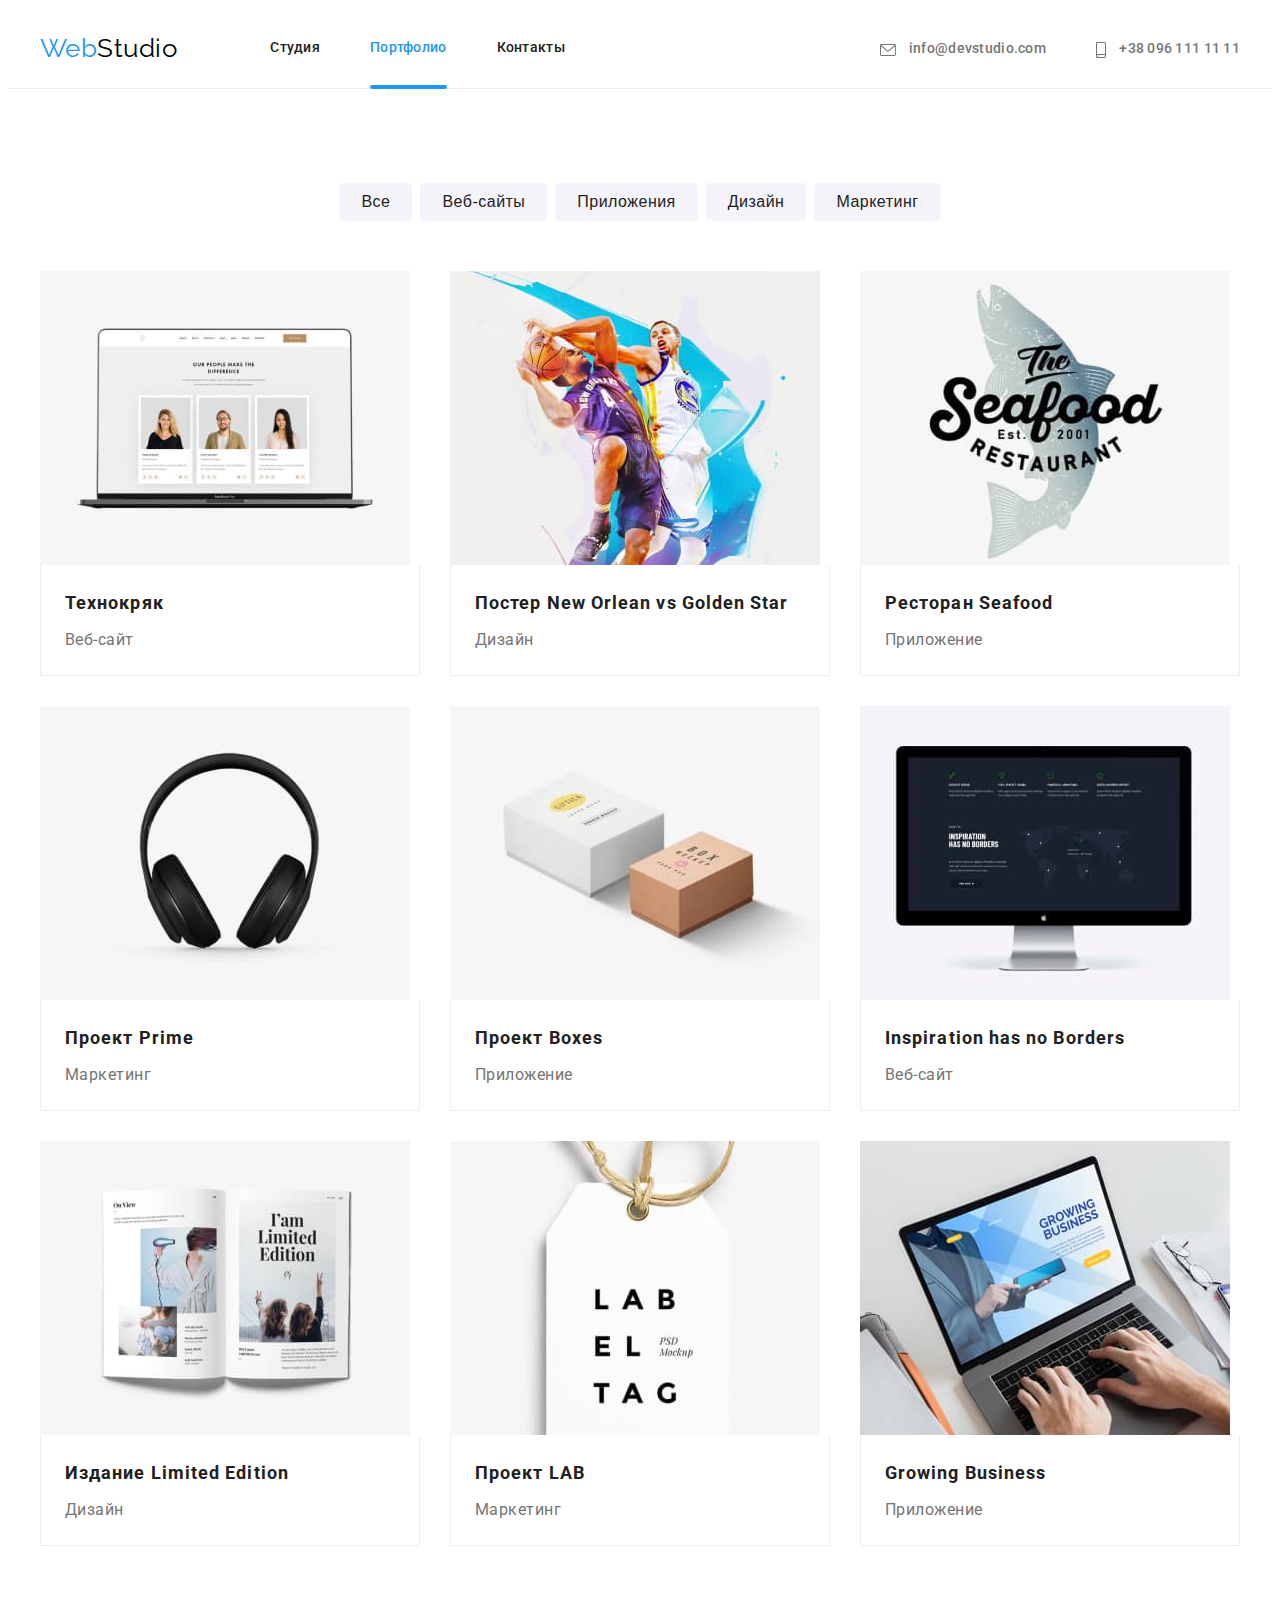
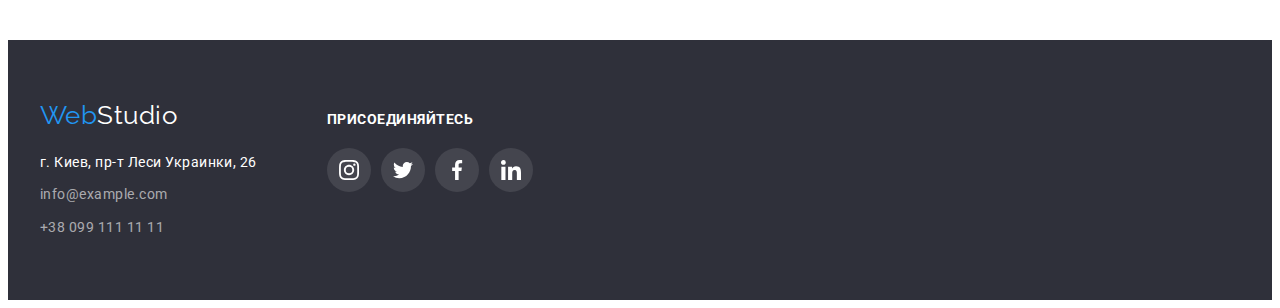
==== portfolio.html @ dc30dead "Переносит 5 работу" ====
<!DOCTYPE html>
<html lang="ru">
<head>
    <meta charset="UTF-8">
    <meta http-equiv="X-UA-Compatible" content="IE=edge">
    <meta name="viewport" content="width=device-width, initial-scale=1.0">
    <title>Portfolio</title>
    <link href="https://fonts.googleapis.com/css2?family=Raleway:wght@700&family=Roboto:wght@400;500;700;900&display=swap" rel="stylesheet">
    <link rel="stylesheet" href="https://cdnjs.cloudflare.com/ajax/libs/modern-normalize/1.1.0/modern-normalize.min.css"
        integrity="sha512-wpPYUAdjBVSE4KJnH1VR1HeZfpl1ub8YT/NKx4PuQ5NmX2tKuGu6U/JRp5y+Y8XG2tV+wKQpNHVUX03MfMFn9Q=="
        crossorigin="anonymous" referrerpolicy="no-referrer" />
    <link rel="stylesheet" href="./css/styles.css">
</head>
<body>
    <!-- ===========HEADER===========-->
    <header class="header-flex">
        <div class="container">
            <a href="./" class="header-logo link" lang="en">Web<span class="logo-firstly">Studio</span></a>
            <nav>
                <ul class="header-list list">
                    <li class="header-item"><a href="./" class="link ">Студия</a></li>
                    <li class="header-item"><a href="./portfolio.html" class="link active">Портфолио</a></li>
                    <li class="header-item"><a href="./" class="link">Контакты</a></li>
                </ul>
            </nav>
            <ul class="contacts list">
                <li class="contacts-item">
                    <a href="mailto:info@devstudio.com" class="link" lang="en">
                        <svg class="contacts-icon" width="16" height="12">
                            <use href="./images/icons.svg#icon-posht">
                            </use>
                        </svg> info@devstudio.com</a>
                </li>
                <li class="contacts-item">
                    <a href="tel:+380961111111" class="link">
                        <svg class="contacts-icon" width="10" height="16">
                            <use href="./images/icons.svg#icon-smartphone">
                            </use>
                        </svg>
                        +38 096 111 11 11
                    </a>
                </li>
            </ul>
        </div>
    </header>
    <!-- Main unique content -->
    <main>
        <!-- Section 1 Our Works -->
        <section class="our-works">
            <div class="container">
                <h1 class="visually-hidden">Наши работы</h1>
                <ul class="works-list list">
                    <li class="works-item"><button type="button" class="item-btn">Все</button></li>
                    <li class="works-item"><button type="button" class="item-btn">Веб-сайты</button></li>
                    <li class="works-item"><button type="button" class="item-btn">Приложения</button></li>
                    <li class="works-item"><button type="button" class="item-btn">Дизайн</button></li>
                    <li class="works-item"><button type="button" class="item-btn">Маркетинг</button></li>
                </ul>
                <ul class="gallery list">
                    <li class="gallery-item">
                        <a href="./portfolio.html" class="gallery-link link">
                            <div class="gallery-wrap">
                                <img src="./images/partfolio/img1.jpg" alt="Веб-сайт на ноутбуке" width="370" class="img">
                                <p class="gallery-cover-text">Ресурс предлагает комплексные предложения с разным уровнем функционала и сервисов. Все это позволит посетителю получить
                                исчерпывающие сведения о компании или частном лице.</p>
                            </div>
                            <div class="gallery-ptext">
                                <h2 class="gallery-capt">Технокряк</h2>
                                <p  class="gallery-text">Веб-сайт</p>
                            </div>
                        </a>
                    </li>
                    <li class="gallery-item">
                        <a href="./portfolio.html" class="gallery-link link"> 
                            <div class="gallery-wrap">
                                <img src="./images/partfolio/img2.jpg" alt="Блок в баскетболе" width="370" class="img">
                                <p class="gallery-cover-text">Ресурс предлагает комплексные предложения с разным уровнем функционала и сервисов. Все это позволит посетителю получить исчерпывающие сведения о компании или частном лице.</p>
                            </div>
                            <div class="gallery-ptext">
                                <h2 class="gallery-capt">Постер New Orlean vs Golden Star</h2>
                                <p  class="gallery-text">Дизайн</p>
                            </div>
                        </a>
                    </li>
                    <li class="gallery-item">
                        <a href="./portfolio.html" class="gallery-link link">
                            <div class="gallery-wrap">
                                <img src="./images/partfolio/img3.jpg" alt="Рыба и надпись" width="370" class="img">
                                <p class="gallery-cover-text">Ресурс предлагает комплексные предложения с разным уровнем функционала и сервисов. Все это позволит посетителю получить исчерпывающие сведения о компании или частном лице.</p>
                            </div>
                            <div class="gallery-ptext">
                                <h2 class="gallery-capt">Ресторан Seafood</h2>
                                <p  class="gallery-text">Приложение</p>
                            </div>
                        </a>
                    </li>
                    <li class="gallery-item">
                        <a href="./portfolio.html" class="gallery-link link">
                            <div class="gallery-wrap">
                                <img src="./images/partfolio/img4.jpg" alt="Наушники" width="370" class="img">
                                <p class="gallery-cover-text">Ресурс предлагает комплексные предложения с разным уровнем функционала и сервисов. Все это позволит посетителю получить исчерпывающие сведения о компании или частном лице.</p>
                            </div>
                            <div class="gallery-ptext">
                                <h2 class="gallery-capt">Проект Prime</h2>
                                <p  class="gallery-text">Маркетинг</p>
                            </div>
                        </a>
                    </li>
                    <li class="gallery-item">
                        <a href="./portfolio.html" class="gallery-link link">
                            <div class="gallery-wrap">
                                <img src="./images/partfolio/img5.jpg" alt="Белая и коричневая коробка" width="370" class="img">
                                <p class="gallery-cover-text">Ресурс предлагает комплексные предложения с разным уровнем функционала и сервисов. Все это позволит посетителю получить исчерпывающие сведения о компании или частном лице.</p>
                            </div>
                            <div class="gallery-ptext">
                                <h2 class="gallery-capt">Проект Boxes</h2>
                                <p  class="gallery-text">Приложение</p>
                            </div>
                        </a>
                    </li>
                    <li class="gallery-item">
                        <a href="./portfolio.html" class="gallery-link link">
                            <div class="gallery-wrap">
                                <img src="./images/partfolio/img6.jpg" alt="Сайт на мониторе" width="370" class="img">
                                <p class="gallery-cover-text">Ресурс предлагает комплексные предложения с разным уровнем функционала и сервисов. Все это позволит посетителю получить исчерпывающие сведения о компании или частном лице.</p>
                            </div>
                            <div class="gallery-ptext">
                                <h2 class="gallery-capt">Inspiration has no Borders</h2>
                                <p  class="gallery-text">Веб-сайт</p>
                            </div>
                        </a>
                    </li>
                    <li class="gallery-item">
                        <a href="./portfolio.html" class="gallery-link link">
                            <div class="gallery-wrap">
                                <img src="./images/partfolio/img7.jpg" alt="Открытый журнал" width="370" class="img">
                                <p class="gallery-cover-text">Ресурс предлагает комплексные предложения с разным уровнем функционала и сервисов. Все это позволит посетителю получить исчерпывающие сведения о компании или частном лице.</p>
                            </div>
                            <div class="gallery-ptext">
                                <h2 class="gallery-capt">Издание Limited Edition</h2>
                                <p  class="gallery-text">Дизайн</p>
                            </div>
                        </a>
                    </li>
                    <li class="gallery-item">
                        <a href="./portfolio.html" class="gallery-link link">
                            <div class="gallery-wrap">
                                <img src="./images/partfolio/img8.jpg" alt="Бирка с подписью" width="370" class="img">
                                <p class="gallery-cover-text">Ресурс предлагает комплексные предложения с разным уровнем функционала и сервисов. Все это позволит посетителю получить исчерпывающие сведения о компании или частном лице.</p>
                            </div>
                            <div class="gallery-ptext">
                                <h2 class="gallery-capt">Проект LAB</h2>
                                <p class="gallery-text">Маркетинг</p>
                            </div>
                        </a>
                    </li>
                    <li class="gallery-item">
                        <a href="./portfolio.html" class="gallery-link link">
                            <div class="gallery-wrap">
                                <img src="./images/partfolio/img9.jpg" alt="Пальцы на клавиатуре ноутбука" width="370" class="img">
                                <p class="gallery-cover-text">Ресурс предлагает комплексные предложения с разным уровнем функционала и сервисов. Все это позволит посетителю получить исчерпывающие сведения о компании или частном лице.</p>
                            </div>
                            <div class="gallery-ptext">
                                <h2 class="gallery-capt">Growing Business</h2>
                                <p class="gallery-text">Приложение</p>
                            </div>
                        </a>
                    </li>
                </ul>
            </div>
        </section>

    </main>
    <!-- Footer -->
    <footer class="footer">
        <div class="container footer-flex">
            <div>
                <a href="./" class="footer-logo link" lang="en">Web<span class="logo-secondary">Studio</span></a>
                <address>
                    <ul class="list">
                        <li class="item-adress"><a href="https://goo.gl/maps/gdu9YAMxJbdQwpBC7" target="_blank"
                                rel="noreferrer noopener nofollow" class="link">г. Киев, пр-т Леси Украинки, 26</a></li>
                        <li class="item-adress"><a href="mailto:info@example.com" class="link adress"
                                lang="en">info@example.com</a></li>
                        <li class="item-adress"><a href="tel:+380991111111" class="link adress">+38 099 111 11 11</a></li>
                    </ul>
                </address>
            </div>
            <div class="join">
                <h2 class="join-title">присоединяйтесь</h2>
                <ul class="join-list list">
                    <li class="join-item">
                        <a href="" class="join-link link">
                            <svg join-icon width="20" height="20">
                                <use href="./images/icons.svg#icon-instagram"></use>
                            </svg>
                        </a>
                    </li>
                    <li class="join-item">
                        <a href="" class="join-link link">
                            <svg join-icon width="20" height="20">
                                <use href="./images/icons.svg#icon-twitter"></use>
                            </svg>
                        </a>
                    </li>
                    <li class="join-item">
                        <a href="" class="join-link link">
                            <svg join-icon width="20" height="20">
                                <use href="./images/icons.svg#icon-facebook"></use>
                            </svg>
                        </a>
                    </li>
                    <li class="join-item">
                        <a href="" class="join-link link">
                            <svg join-icon width="20" height="20">
                                <use href="./images/icons.svg#icon-linkedin"></use>
                            </svg>
                        </a>
                    </li>
                </ul>
            </div>
        </div>
    </footer>
</body>
</html>
---- css/styles.css ----
:root {
  --link-accent: #2196f3;
  --firstly-accent: #000000;
  --secondary-accent: #ffffff;
  --main-text: #212121;
  --secondary-text: #757575;
  --secondary-back: #2f303a;
  --hero-bg: #C4C4C4;
  --secbtn-color:#188ce8;
  --adress-color:rgba(255, 255, 255, 0.6);
  --bg-soc-link:rgba(255, 255, 255, 0.1);
  --bg-modal: rgba(0, 0, 0, 0.2);
  --bg-modal-sec:rgba(0, 0, 0, 0.1);
  --border-accent:#ECECEC;
  --back-button:#f5f4fa;
  --sec-border-accent: #EEEEEE;
  --icon-color:#AFB1B8;
  --what-bg:rgba(47, 48, 58, 0.8);
  --portfolio-bg:rgba(33, 150, 243, 0.9);
  --margin9:9px;
  --margin10:10px;
  --margin16:16px;
  --margin20:20px;
  --margin30:30px;
  --margin50:50px;
  --padding30:30px;
  --padding32:32px;
  --padding60:60px;
  --padding94:94px;
  --padding200:200px;
  --duration250ms: 250ms;
  --time-function:cubic-bezier(0.4, 0, 0.2, 1);
}

body {
  font-family: 'Roboto', sans-serif;
  letter-spacing: 0.03em;
}

/* Off style link */
.link {
  text-decoration: none;
}

/* Off style list */
.list {
  list-style-type: none;
}

/* margin-padding off */
h1,
h2,
h3,
h4,
h5,
h6,
p,
ul {
  margin: 0;
  padding: 0;
}

.container{
  width: 1200px;
  padding-left: 15px;
  padding-right: 15px;
  margin-left: auto;
  margin-right: auto;
  /* outline: 2px solid tomato; */
}


/* ===========HEADER=========== */
.header-flex{
  border-bottom: 1px solid var(--border-accent);
}

.header-flex .container {
  display: flex;
  align-items: center;
}

/* Logo */
.header-logo {
  margin-right: 93px;
}

.header-logo,
.footer-logo {
  color: var(--link-accent);

  font-family: 'Raleway', sans-serif;
  font-size: 26px;
  line-height: 1.19;
}

/* Logo accent */
.logo-firstly {
  color: var(--firstly-accent);

}

/* Menu nav */
.header-list {
  display: flex;
}

.header-item:not(:last-child) {
  margin-right: var(--margin50);
}

.header-list .link {
  transition: color var(--duration250ms) var(--time-function);

  display: block;
  padding-top: var(--padding32);
  padding-bottom: var(--padding32);

  font-weight: 500;
  font-size: 14px;
  line-height: 1.14;
  letter-spacing: 0.02em;

  color: var(--main-text);
}


/* Contacts */
.contacts{
  display: flex;
  margin-left: auto;
  align-items: center;
  }

.contacts-item:not(:last-child){
  margin-right: var(--margin50);
}

.contacts .link {
  transition: color var(--duration250ms) var(--time-function);

  padding-top: var(--padding32);
  padding-bottom: var(--padding32);

  font-weight: 500;
  font-size: 14px;
  line-height: 1.14;
  letter-spacing: 0.02em;

  color: var(--secondary-text);
}

.contacts-icon{
  margin-right: var(--margin10);
  fill: currentColor;
  vertical-align: middle;
}

/*Active */
.link.active {
  color: var(--link-accent);
  position: relative;
}

.active::after{
  content: '';
  position: absolute;
  bottom: -1px;
  left: 0;

  width: 100%;
  height: 4px;
  border-radius: 2px;

  background-color: var(--link-accent);
}


.header-list .link:hover,
.header-list .link:focus,
.contacts .link:hover,
.contacts .link:focus {
  color: var(--link-accent);
}

/* ===========HERO=========== */

.hero {
  max-width: 1600px;
  height: 600px;
  background-color: var(--hero-bg);
  background-image: linear-gradient( 
    rgba(47, 48, 58, 0.4), 
    rgba(47, 48, 58, 0.4)),
    url(../images/hero-bg.jpg);
  background-repeat: no-repeat;
  background-position: center;
  background-size: cover;

  margin-right: auto;
  margin-left: auto;
  padding-top: var(--padding200);
  padding-bottom: var(--padding200);

  text-align: center;
}

.hero-capt {
  max-width: 700px;
  margin-right: auto;
  margin-bottom: var(--margin30);
  margin-left: auto;

  font-weight: 900;
  font-size: 44px;
  line-height: 1.36;
  letter-spacing: 0.06em;
  text-transform: uppercase;

  color: var(--secondary-accent);
}

/* Button */
.btn {
  transition: background-color var(--duration250ms) var(--time-function);

  border-radius: 4px;
  padding: 10px var(--padding32);
  min-width: 200px;
  
  font-weight: 700;
  font-size: 16px;
  line-height: 1.87;
  letter-spacing: 0.06em;
  cursor: pointer;

  background-color: var(--link-accent);
  color: var(--secondary-accent);
}

.btn:hover,
.btn:focus {
  background-color: var(--secbtn-color);
}

/* =========Section our advantage========== */

.our-advantage{
  padding-top: var(--padding94);
}

/*cant see */
.visually-hidden {
  position: absolute;
  white-space: nowrap;
  width: 1px;
  height: 1px;
  overflow: hidden;
  border: 0;
  padding: 0;
  clip: rect(0 0 0 0);
  clip-path: inset(50%);
  margin: -1px;
}

.advantage-list{
display: flex;
}

.list-item:not(:last-child){
  margin-right: var(--padding30);
}

.advantage-icon{
  display: flex;
  justify-content: center;
  align-items: center;

  width: 270px;
  height: 120px;

  background-color: var(--back-button);
}

.item-caption{
  margin-top: var(--margin30);
  margin-bottom: var(--margin10);

  font-size: 14px;
  line-height: 1.14;
  text-transform: uppercase;

  color: var(--main-text);
}

.item-text {
  max-width: 270px;

  font-size: 14px;
  font-weight: 400;
  line-height: 1.71;

  color: var(--secondary-text);
}

/* =============What we do=================== */

.what-we-do{
  padding-top: var(--padding94);
  padding-bottom: var(--padding94);
}

.section-caption {
  margin-bottom: var(--margin50);

  font-size: 36px;
  line-height: 1.16;
  text-align: center;

  color: var(--main-text);
}

.what-list{
  display: flex;
  margin-right: calc(-1 * var(--padding30));
}

.what-item{
  position: relative;
  
  flex-basis: calc(100% / 3 - var(--padding30));
  margin-right: var(--padding30);
}

.img{
  display: block;
  max-width: 100%;
  height: auto;
}

.what-text{
  position: absolute;
  bottom: 0;

  width: 100%;
  height: 70px;
  padding: 27px;

  font-weight: 700;
  font-size: 14px;
  line-height: 1.14;
  text-align: center;
  text-transform: uppercase;

  background-color: var(--what-bg);
  color: var(--secondary-accent);
}

/* ==========Section our team ===================*/

.team {
  background-color: var(--back-button);
  padding-top: var(--padding94);
  padding-bottom: var(--padding94);
}

.team-list{
  display: flex;
  margin-right: calc(-1 * var(--padding30));
}

.item-team{
  flex-basis: calc(100% / 4 - var(--padding30));
  margin-right: var(--padding30);
  width: 270px;
  height: 428px;
  background-color: var(--secondary-accent);
  border-radius: 0px 0px 4px 4px;
  box-shadow: 0px 1px 3px rgba(0, 0, 0, 0.12),
  0px 1px 1px rgba(0, 0, 0, 0.14),
  0px 2px 1px rgba(0, 0, 0, 0.2);
}

.team-padding{
  text-align: center;
  padding: var(--padding30);

}

.team-caption {
  color: var(--main-text);

  font-weight: 500;
  font-size: 16px;
  line-height: 1.19;

  margin-bottom: var(--margin10);
}

.team-text {
  color: var(--secondary-text);

  font-weight: 400;
  font-size: 16px;
  line-height: 1.19;

  margin-bottom: var(--margin16);
}

.team-soc-list{
  display: flex;
  justify-content: center;
}

.team-soc-item + .team-soc-item{
  margin-left: var(--margin10);
}

.team-soc-link{
  transition: background-color var(--duration250ms) var(--time-function), 
  fill var(--duration250ms) var(--time-function);

  width: 44px;
  height: 44px;
  background-color: var(--secondary-accent);
  border-radius: 50%;
  display: flex;
  justify-content: center;
  align-items: center;
  fill:var(--icon-color);
}

.team-soc-link:hover,
.team-soc-link:focus{
  background-color: var(--link-accent);
  fill: var(--secondary-accent);
}

/* ============Regular customers===========*/

.reg-clients{
  background-color: var(--secondary-accent);
  padding-top: var(--padding94);
  padding-bottom: var(--padding94);
}

.clients-list{
  display: flex;
  justify-content: center;
}

.clients-item + .clients-item{
  margin-left: var(--margin30);
}

.clients-link{
  transition: fill var(--duration250ms) var(--time-function),
  border var(--duration250ms) var(--time-function);

  width: 170px;
  height: 92px;
  border: 1px solid var(--icon-color);
  border-radius: 4px;
  display: flex;
  justify-content: center;
  align-items: center;
  fill: var(--icon-color);
}

.clients-link:hover{
  fill: var(--link-accent);
  border: 1px solid var(--link-accent);
}

/* =============FOOTER====================== */

.footer {
  background-color: var(--secondary-back);
  padding-top: var(--padding60);
  padding-bottom: var(--padding60);
}

.footer-flex{
  display: flex;
  align-items: baseline;
}

.footer-logo{
display: block;
margin-bottom: var(--margin20);
}

.logo-secondary {
  color: var(--secondary-accent);
}

.item-adress:not(:last-child){
  margin-bottom: var(--margin9);
}

.item-adress .link {
  transition: color var(--duration250ms) var(--time-function);

  display: block;

  font-style: normal;
  font-weight: 400;
  font-size: 14px;
  line-height: 1.71;

  color: var(--secondary-accent);
}

.link.adress {
  transition: color var(--duration250ms) var(--time-function);
  color: var(--adress-color);
}

.link.adress:hover,
.link.adress:focus,
.item-adress .link:hover,
.item-adress .link:focus {
  color: var(--link-accent);
}

.join{
  margin-left: 70px;
}

.join-title{
  font-size: 14px;
  line-height: 1.14;
  text-transform: uppercase;
  
  color: var(--secondary-accent);
  margin-bottom: var(--margin20) ;
}

.join-list{
  display: flex;
  justify-content: center;
  align-items: center;
}

.join-item + .join-item{
  margin-left: var(--margin10);
}

.join-link{
  transition: background-color var(--duration250ms) var(--time-function);

  width: 44px;
  height: 44px;
  background-color: var(--bg-soc-link);
  border-radius: 50%;
  display: flex;
  justify-content: center;
  align-items: center;
  fill: var(--secondary-accent);
}

.join-link:hover,
.join-link:focus{
background-color: var(--link-accent);
}

/* ==========Portfolio =================*/

.our-works{
  padding-top: var(--padding94);
  padding-bottom: var(--padding94);
}

.works-list{
  display: flex;
  margin-bottom: var(--margin50);
  justify-content: center;
}

.works-item:not(:last-child){
  margin-right: 8px;
}

.item-btn {
  transition: background var(--duration250ms) var(--time-function),
  color var(--duration250ms) var(--time-function),
  box-shadow var(--duration250ms) var(--time-function);

  padding-top: 6px;
  padding-right: 22px;
  padding-bottom: 6px;
  padding-left: 22px;
  border-radius: 4px;
  border: var(--back-button);

  font-weight: 500;
  font-size: 16px;
  line-height: 1.62;
  letter-spacing: 0.03em;
  cursor: pointer;

  background: var(--back-button);
  color: var(--main-text);
}

.item-btn:hover,
.item-btn:focus {
  background: var(--link-accent);
  color: var(--secondary-accent);
  box-shadow: 0px 3px 1px rgba(0, 0, 0, 0.1),
  0px 1px 2px rgba(0, 0, 0, 0.08),
  0px 2px 2px rgba(0, 0, 0, 0.12);
}

.gallery{
  display: flex;
  flex-wrap: wrap;
  margin-right: calc(-1 * var(--padding30));
  margin-bottom: calc(-1 * var(--padding30));
}

.gallery-item{
  flex-basis: calc(100% / 3 - var(--padding30));
  margin-right: var(--padding30);
  margin-bottom: var(--padding30);
}

.gallery-link{
  transition: box-shadow var(--duration250ms) var(--time-function);
}

.gallery-link:hover,
.gallery-link:focus{
display: block;
box-shadow: 0px 1px 1px rgba(0, 0, 0, 0.12),
0px 4px 4px rgba(0, 0, 0, 0.06),
1px 4px 6px rgba(0, 0, 0, 0.16);
}

.gallery-wrap{
  position: relative;
  overflow: hidden;
}

.gallery-link:hover .gallery-cover-text,
.gallery-link:focus .gallery-cover-text {
  transform: translateY(0);
}

.gallery-cover-text{
  transform: translateY(100%);
  transition: transform var(--duration250ms) var(--time-function);
  position: absolute;
  top: 0;
  left: 0;

  padding-top: 63px;
  padding-right: 24px;
  padding-bottom: 63px;
  padding-left: 24px;

  font-weight: 400;
  font-size: 18px;
  line-height: 1.56;

  background-color: var(--portfolio-bg);
  color: var(--secondary-accent);
}


.gallery-ptext{
  padding-top: 20px;
  padding-right: 24px;
  padding-bottom: 20px;
  padding-left: 24px;
  border-right: 1px solid var(--sec-border-accent);
  border-bottom: 1px solid var(--sec-border-accent);
  border-left: 1px solid var(--sec-border-accent);

}

.gallery-capt {
  color: var(--main-text);

  font-weight: 700;
  font-size: 18px;
  line-height: 2;
  letter-spacing: 0.06em;

  margin-bottom: 4px;
}
.gallery-text {
  color: var(--secondary-text);

  font-weight: 400;
  font-size: 16px;
  line-height: 1.87;
}
/* ==========MODAL=WINDOW========== */
.backdrop{
  position: fixed;
  top: 0;
  width: 100%;
  height: 100%;
  background: var(--bg-modal);
  transition: opacity 1000ms,
  visibility 1000ms,
  transform 1000ms;
}

.backdrop.is-hidden .modal{
  top: 50%;
  left: 50%;
  transform: rotateY(180deg) rotateX(0) translate(-50%, -50%) scale(0.1);
}

.modal{
  position: absolute;
  top: 50%;
  left: 50%;
  transform: rotateY(360deg) rotateX(360deg) translate(-50%,-50%) scale(1);
  transition: transform 1000ms;
  width: 528px;
  min-height: 581px;
  background-color: var(--secondary-accent);
  box-shadow: 0px 1px 3px rgba(0, 0, 0, 0.12),
  0px 1px 1px rgba(0, 0, 0, 0.14),
  0px 2px 1px rgba(0, 0, 0, 0.2);
  border-radius: 4px;
}

.modal-icon-close{
  position: absolute;
  top: 8px;
  right: 8px;
  width: 30px;
  height: 30px;
  padding: 5px;
  border: 1px solid var(--bg-modal-sec);
  border-radius: 50%;
  cursor: pointer;
  background-color: transparent;
}

.is-hidden{
  opacity: 0;
  pointer-events: none;
  visibility: hidden;
}
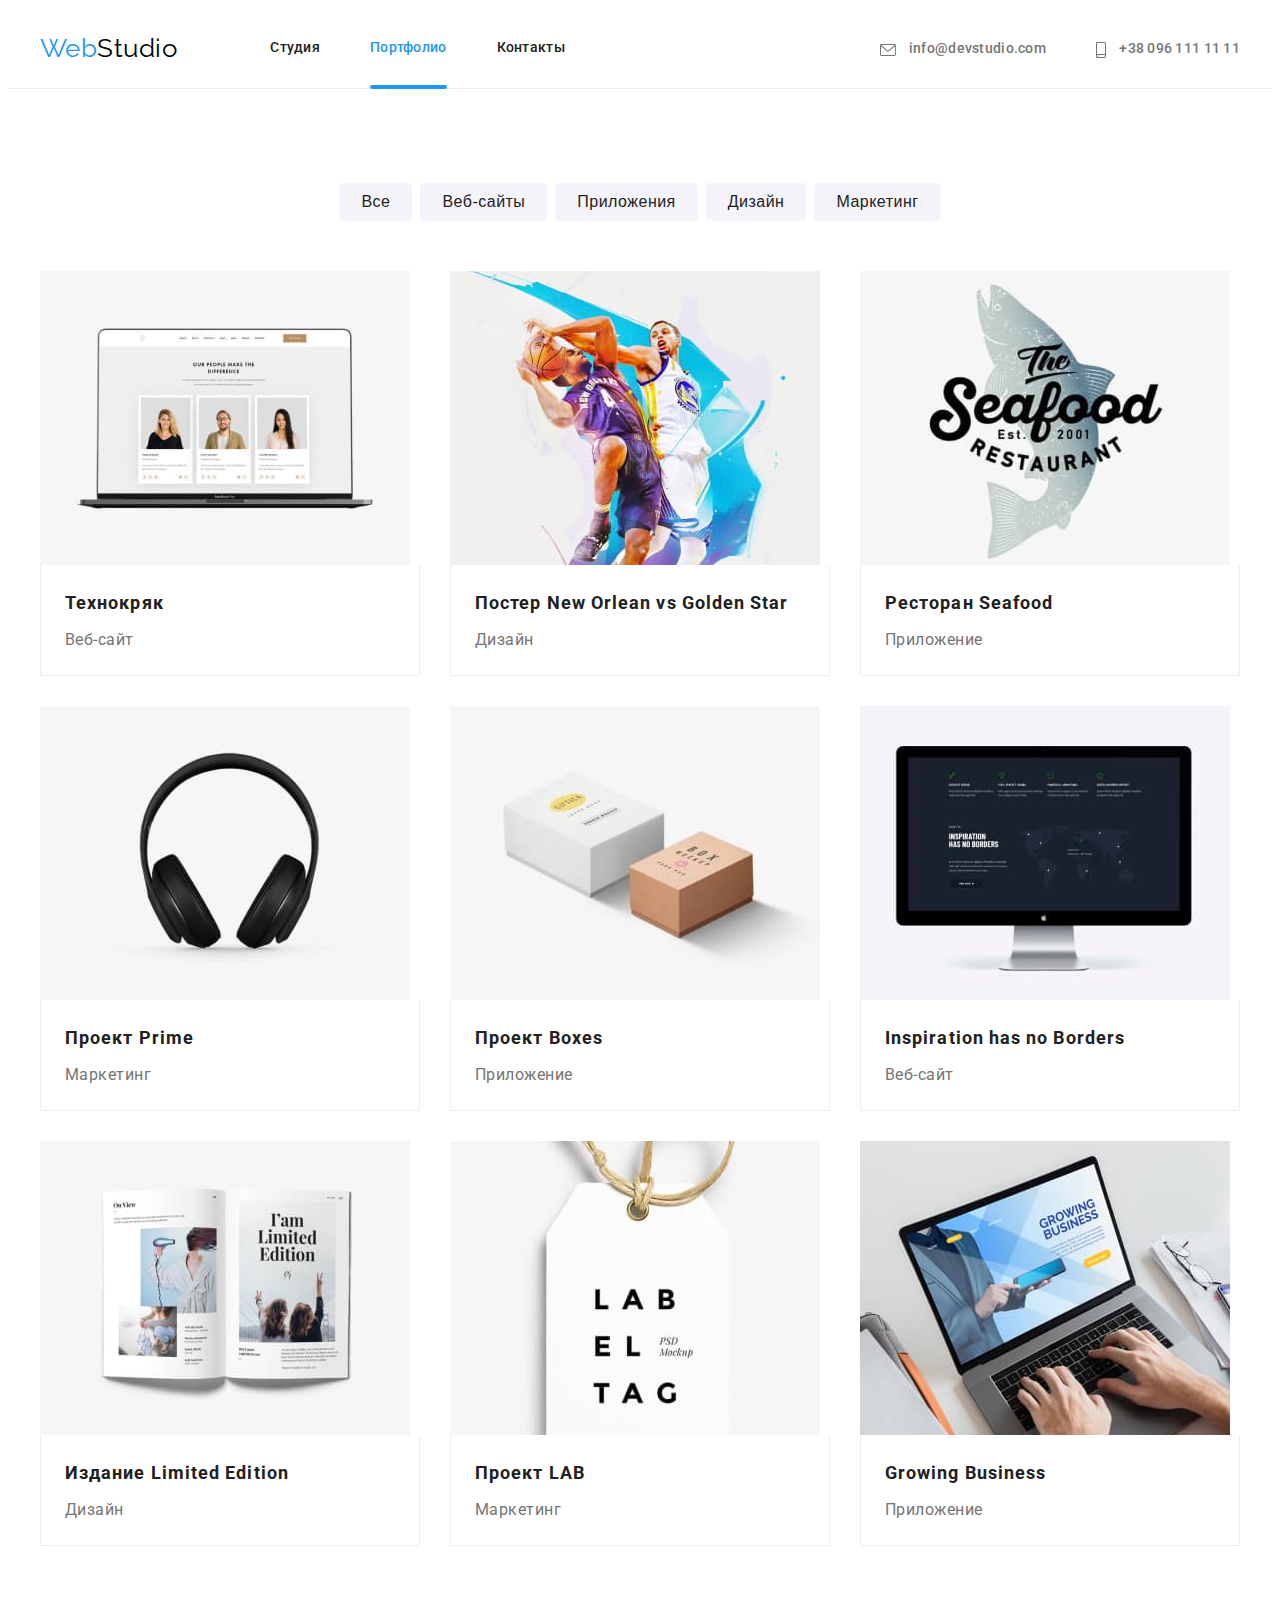
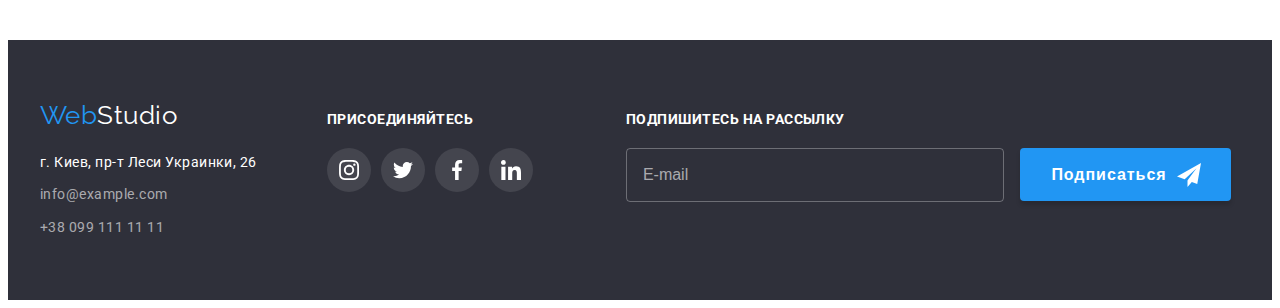
==== commit 8de579c8: "исправляет ошибки валидации" ====
--- a/portfolio.html
+++ b/portfolio.html
@@ -187,37 +187,46 @@
                 </address>
             </div>
             <div class="join">
-                <h2 class="join-title">присоединяйтесь</h2>
+                <p class="join-title">присоединяйтесь</p>
                 <ul class="join-list list">
                     <li class="join-item">
                         <a href="" class="join-link link">
-                            <svg join-icon width="20" height="20">
+                            <svg class="join-icon" width="20" height="20">
                                 <use href="./images/icons.svg#icon-instagram"></use>
                             </svg>
                         </a>
                     </li>
                     <li class="join-item">
                         <a href="" class="join-link link">
-                            <svg join-icon width="20" height="20">
+                            <svg class="join-icon" width="20" height="20">
                                 <use href="./images/icons.svg#icon-twitter"></use>
                             </svg>
                         </a>
                     </li>
                     <li class="join-item">
                         <a href="" class="join-link link">
-                            <svg join-icon width="20" height="20">
+                            <svg class="join-icon" width="20" height="20">
                                 <use href="./images/icons.svg#icon-facebook"></use>
                             </svg>
                         </a>
                     </li>
                     <li class="join-item">
                         <a href="" class="join-link link">
-                            <svg join-icon width="20" height="20">
+                            <svg class="join-icon" width="20" height="20">
                                 <use href="./images/icons.svg#icon-linkedin"></use>
                             </svg>
                         </a>
                     </li>
                 </ul>
+            </div>
+            <div class="subscribe">
+                <p class="subscribe-title">Подпишитесь на рассылку</p>
+                <input type="email" name="email" class="subscribe-input" placeholder="E-mail">
+                <button type="submit" class="subscribe-btn btn">Подписаться<svg class="subscribe-send" width="24"
+                        height="24">
+                        <use href="./images/icons.svg#icon-icon-send"></use>
+                    </svg>
+                </button>
             </div>
         </div>
     </footer>
--- a/css/styles.css
+++ b/css/styles.css
@@ -19,10 +19,13 @@
   --portfolio-bg:rgba(33, 150, 243, 0.9);
   --margin9:9px;
   --margin10:10px;
+  --margin12:12px;
   --margin16:16px;
   --margin20:20px;
   --margin30:30px;
+  --margin40:40px;
   --margin50:50px;
+  --margin93:93px;
   --padding30:30px;
   --padding32:32px;
   --padding60:60px;
@@ -236,6 +239,7 @@
 
   background-color: var(--link-accent);
   color: var(--secondary-accent);
+
 }
 
 .btn:hover,
@@ -527,11 +531,12 @@
   margin-left: 70px;
 }
 
-.join-title{
+.join-title,
+.subscribe-title{
   font-size: 14px;
   line-height: 1.14;
   text-transform: uppercase;
-  
+  font-weight: 700;
   color: var(--secondary-accent);
   margin-bottom: var(--margin20) ;
 }
@@ -564,6 +569,49 @@
 background-color: var(--link-accent);
 }
 
+.subscribe {
+  margin-left: var(--margin93);
+}
+
+.subscribe-title{
+  display: flex;
+}
+
+.subscribe-input{
+  padding-left: var(--margin16);
+  width: 358px;
+  height: 50px;
+  background-color: transparent;
+  outline: none;
+  border: 1px solid rgba(255, 255, 255, 0.3);
+  border-radius: 4px;
+  color: var(--adress-color);
+}
+
+.subscribe-input::placeholder{
+  font-size: 16px;
+  line-height: 1.25;
+
+  color: var(--adress-color);
+  
+}
+
+.subscribe-btn{
+  margin-left: var(--margin12);
+  padding-left: 29px;
+  padding-right: 28px;
+  border-color: transparent;
+  border-radius: 4px;
+  
+  fill: currentColor;
+  box-shadow: 0px 4px 4px rgba(0, 0, 0, 0.15);
+}
+
+
+.subscribe-send{
+  margin-left: var(--margin10);
+  vertical-align: middle;
+}
 /* ==========Portfolio =================*/
 
 .our-works{
@@ -742,8 +790,137 @@
   background-color: transparent;
 }
 
+.modal-icon-close:focus,
+.modal-icon-close:hover{
+  fill: var(--link-accent);
+}
+
+
 .is-hidden{
   opacity: 0;
   pointer-events: none;
   visibility: hidden;
+}
+
+.form-modal{
+  padding: var(--margin40);
+}
+
+.form-title{
+  margin-bottom: var(--margin12);
+
+  font-weight: 700;
+  font-size: 20px;
+  line-height: 1.15;
+  
+  color: var(--main-text);
+}
+
+.form-label, 
+.form-text{
+
+font-size: 12px;
+line-height: 1.16;
+letter-spacing: 0.01em;
+
+color: var(--secondary-text);
+}
+
+.input-wrap{
+  position: relative;
+  margin-bottom: var(--margin12);
+}
+
+.form-input{
+  width: 100%;
+  height: var(--margin40);
+  border: 1px solid rgba(33, 33, 33, 0.2);
+  border-radius: 4px;
+  padding-left: var(--padding32);
+  cursor: pointer;
+  background-color: transparent;
+  outline: none;
+}
+
+.form-input:focus{
+  border-color: var(--link-accent);
+}
+
+.form-input:focus + .input-icon{
+  fill: var(--link-accent) ;
+}
+
+.input-icon{
+  position: absolute;
+  top: 50%;
+  transform:translateY(-50%);
+  left: 12px;
+}
+
+.user-text{
+  width: 100%;
+  min-height: 120px;
+  border: 1px solid rgba(33, 33, 33, 0.2);
+  border-radius: 4px;
+  padding: var(--margin12) var(--margin16);
+  background-color: transparent;
+  cursor: pointer;
+  outline: none;
+  resize: none;
+}
+
+.user-text::placeholder {
+
+  font-size: 14px;
+  line-height: 1.14;
+  letter-spacing: 0.01em;
+  
+  color: rgba(117, 117, 117, 0.5);
+}
+
+.check-text,
+.check-link {
+  display: flex;
+  align-items: center;
+  justify-content: center;
+  
+  font-size: 14px;
+  line-height: 1.71;
+  
+  color: var(--secondary-text);
+}
+
+.check-text .check-wrap {
+  content: '';;
+  width: 16px;
+  height: 15px;
+  margin-right: 8px;
+  border: 2px solid var(--main-text);
+  border-radius: 2px;
+  display: flex;
+  align-items: center;
+  justify-content: center;
+}
+
+.icon-check{
+  fill: transparent;
+}
+
+.check-link{
+  color: var(--link-accent);
+}
+
+.form-check:checked + .check-text .check-wrap {
+  background-color: var(--link-accent);
+  border: none;
+}
+
+.form-check:checked +.check-text .icon-check{
+  fill: #EEEEEE;
+}
+
+.modal-btn{
+  display: block;
+  margin: 0 auto;
+  border:transparent;
 }